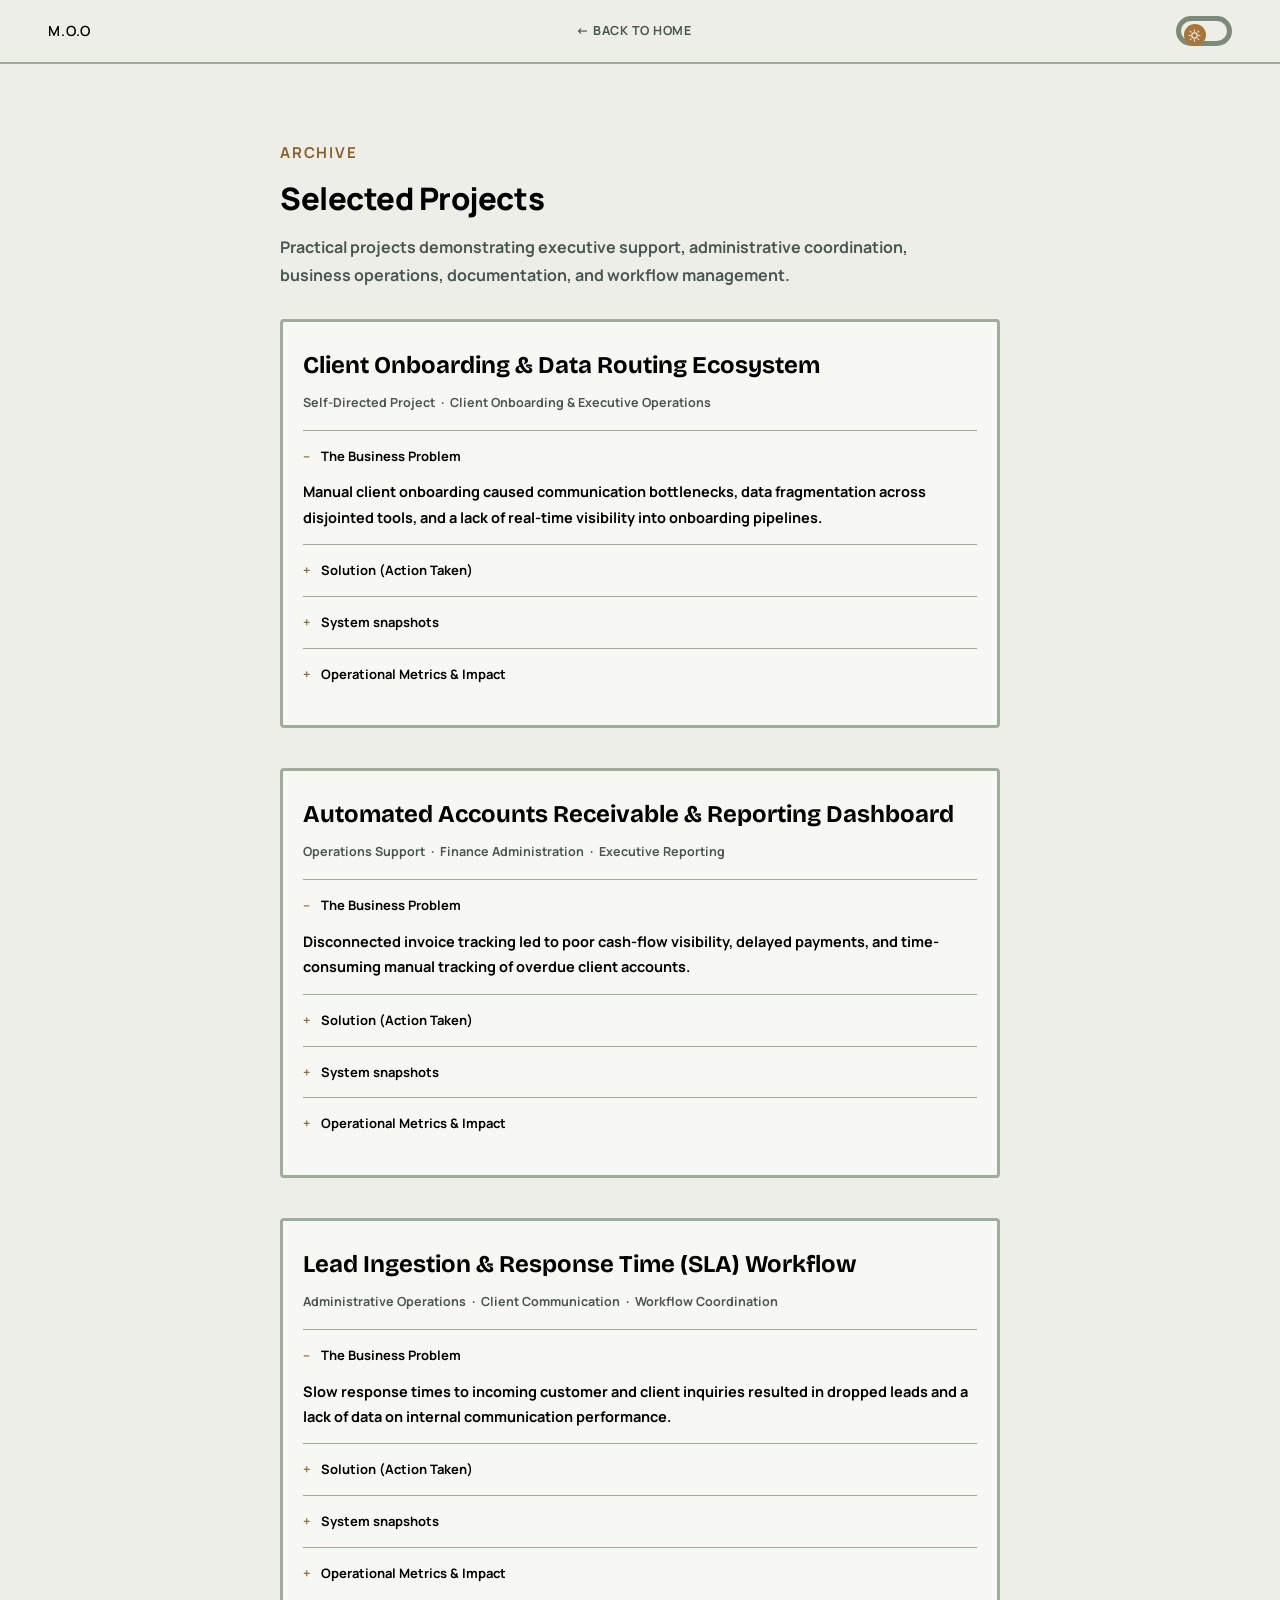
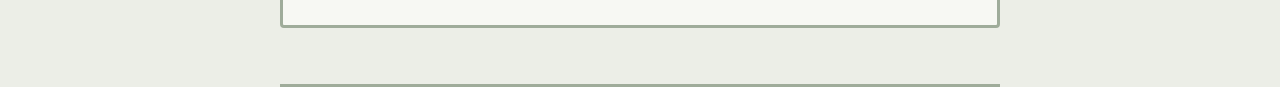
==== projects.html @ f5719788 "Update image source and alt text for snapshots" ====
<!DOCTYPE html>
<html lang="en">
<head>
<meta charset="UTF-8">
<meta name="viewport" content="width=device-width, initial-scale=1.0">
<title>All Projects — Mubarak Oladipo</title>
<meta name="description" content="The complete project archive: live automation builds and simulated business systems.">
<link rel="icon" type="image/png" href="mubrix.png">
<meta property="og:title" content="All Projects — Mubarak Oladipo">
<meta property="og:description" content="The complete project archive: live automation builds and simulated business systems.">
<meta property="og:image" content="og-image.png">
<meta property="og:type" content="website">
<meta name="twitter:card" content="summary_large_image">
<meta name="twitter:title" content="All Projects — Mubarak Oladipo">
<meta name="twitter:description" content="The complete project archive: live automation builds and simulated business systems.">
<meta name="twitter:image" content="og-image.png">

<!-- Set theme before first paint, no flash -->
<script>
(function () {
  try {
    var saved = localStorage.getItem('portfolio-theme');
    if (saved === 'light' || saved === 'dark') {
      document.documentElement.setAttribute('data-theme', saved);
    } else if (window.matchMedia('(prefers-color-scheme: dark)').matches) {
      document.documentElement.setAttribute('data-theme', 'dark');
    }
  } catch (e) {}
})();
</script>

<link rel="preconnect" href="https://fonts.googleapis.com">
<link rel="preconnect" href="https://fonts.gstatic.com" crossorigin>
<link href="https://fonts.googleapis.com/css2?family=Manrope:wght@500;700&family=IBM+Plex+Mono:wght@500&family=Plus+Jakarta+Sans:wght@400;600&family=Bricolage+Grotesque:opsz,wght@12..96,700&display=swap" rel="stylesheet">
<link rel="stylesheet" href="styles.css">
</head>
<body>

<header class="topbar">
  <a href="index.html" class="brand">M.O.O</a>
  <nav class="topnav-links">
    <a href="index.html">← Back to Home</a>
  </nav>
  <button class="theme-toggle" id="themeToggle" aria-label="Toggle dark mode">
    <span class="theme-toggle__thumb">
      <svg id="themeIcon" viewBox="0 0 24 24" fill="none"><circle cx="12" cy="12" r="5" stroke="currentColor" stroke-width="2"/><path d="M12 2v2M12 20v2M4.2 4.2l1.4 1.4M18.4 18.4l1.4 1.4M2 12h2M20 12h2M4.2 19.8l1.4-1.4M18.4 5.6l1.4-1.4" stroke="currentColor" stroke-width="2" stroke-linecap="round"/></svg>
    </span>
  </button>
</header>

<main>
  <section id="all-work" class="section">
    <p class="eyebrow">ARCHIVE</p>
    <h1 class="display-lg">Selected Projects</h1>
    <p class="section-lead">Practical projects demonstrating executive support, administrative coordination, business operations, documentation, and workflow management.</p>


     <!-- ===== CASE FILE — cleint-onboarding ===== -->
   <article class="case-file" id="project-clo">
      <div class="case-file__body">
        <h3 class="case-file__title">Client Onboarding & Data Routing Ecosystem</h3>
        <p class="case-file__meta">Self-Directed Project &nbsp;·&nbsp; Client Onboarding & Executive Operations </p>


        <details class="fold" open>
          <summary>The Business Problem</summary>
          <p>Manual client onboarding caused communication bottlenecks, 
           data fragmentation across disjointed tools, and a lack of real-time visibility into onboarding pipelines.</p>
        </details>


        <details class="fold">
      <summary>Solution (Action Taken) </summary>
        <p>Engineered a multi-stage automated onboarding pipeline using Make.com to orchestrate workflows across Zoho Invoice, 
         Google Workspace (Drive, Forms, Sheets, Gmail), Gemini AI, and Slack. 
         Designed a human-in-the-loop QA checkpoint in Slack for internal verification before triggering AI-generated briefs and automated client folders.</p>
       </details>

       <details class="fold">
         <summary>System snapshots</summary>
       
         <div class="snapshot-document">
           <img
             src="onboardingclient-onboarding-snapshots.png"
             alt="Client onboarding ecosystem showing a nine-stage automated workflow connecting Zoho Invoice, Google Workspace, Gemini AI, Slack, and Make.com."
           >
         </div>
       </details>
       
        <details class="fold">
          <summary>Operational Metrics & Impact</summary>
          <ul class="impact-list">
            <li class="impact-item">
              <p>Integrated 8 core tools into a centralized command dashboard to eliminate manual cross-tool data transfer.</p>
            </li>
            <li class="impact-item">
              <p>Standardized 9 distinct onboarding stages, ensuring 100% operational consistency and data integrity.</p>
            </li>
            <li class="impact-item">
              <p>Created real-time tracking for active client lifecycles, enabling management to immediately spot bottlenecks.</p>
            </li>
          </ul>
        </details>
      </div>
      
    </article>


    
    <!-- ===== CASE FILE — FINANCE VISIBILITY DASHBOARD ===== -->
    <article class="case-file" id="project-finance-dashboard">
      <div class="case-file__body">
        <h3 class="case-file__title">Automated Accounts Receivable & Reporting Dashboard</h3>
        <p class="case-file__meta">Operations Support &nbsp;·&nbsp; Finance Administration &nbsp;·&nbsp; Executive Reporting</p>


      
        <details class="fold" open>
          <summary>The Business Problem</summary>
          <p>Disconnected invoice tracking led to poor cash-flow visibility, delayed payments, 
           and time-consuming manual tracking of overdue client accounts.</p>
        </details>


        <details class="fold">
          <summary>Solution (Action Taken) </summary>
         <p>Built an automated revenue operations system linking Zoho Invoice to Google Sheets via Make.com, 
          creating a live executive KPI dashboard. Configured Gemini 2.5 Flash to auto-draft context-aware, 
          tone-escalating payment reminders, routing them through Gmail only after manual approval.</p>
        </details>


        <details class="fold">
          <summary>System snapshots</summary>
        
          <div class="snapshot-document">
            <img
              src="accounts-receivableardashboard-snapshots.png"
              alt="Automated accounts receivable and reporting dashboard showing live invoice tracking, client payment status, executive KPIs, automated payment follow-ups, and Slack revenue alerts."
            >
          </div>
        </details>

        <details class="fold">
          <summary>Operational Metrics & Impact</summary>
          <ul class="impact-list">
            <li class="impact-item">
              <p>Centralized live financial data tracking for 20 active invoices and 10 core clients.</p>
            </li>
            <li class="impact-item">
              <p>Implemented a automated 3-stage payment follow-up protocol to protect company cash flow.</p>
            </li>
            <li class="impact-item">
              <p>Engineered real-time Slack alerts for new invoices, giving leadership immediate visibility into outstanding revenue.</p>
            </li>
          </ul>
        </details>
        
      </div>
    </article>

    <!-- ===== CASE FILE — AI LEAD RESPONSE & APPROVAL SYSTEM ===== -->
    <article class="case-file" id="project-ai-lead-response">
      <div class="case-file__body">
       <h3 class="case-file__title">Lead Ingestion & Response Time (SLA) Workflow</h3>
        <p class="case-file__meta">Administrative Operations &nbsp;·&nbsp; Client Communication &nbsp;·&nbsp; Workflow Coordination</p>


        <details class="fold" open>
          <summary>The Business Problem</summary>
          <p>Slow response times to incoming customer and client inquiries resulted in dropped leads and 
           a lack of data on internal communication performance.</p>
        </details>

       
        <details class="fold">
          <summary>Solution (Action Taken) </summary>
         <p>Designed an end-to-end inbound communication pipeline using Zapier and Zapier Tables as a lightweight operational CRM. 
          Integrated OpenAI to auto-draft responses directly into a Slack approval channel, streamlining the feedback loop before sending via Gmail.</p>
        </details>


       <details class="fold">
         <summary>System snapshots</summary>
       
         <div class="snapshot-document">
           <img
             src="lead-workflow-lead-sla-snapshots.png"
             alt="Lead ingestion and SLA workflow showing automated lead capture, AI-drafted responses, Slack approval, workflow tracking, and response-time logging."
           >
         </div>
       </details>

      <details class="fold">
          <summary>Operational Metrics & Impact</summary>
          <ul class="impact-list">
            <li class="impact-item">
              <p>Established an average test response time of ~1 minute from lead submission to draft readiness</p>
            </li>
            <li class="impact-item">
              <p>Mapped out a standardized 8-step workflow execution model to track inbound communications transparently.</p>
            </li>
            <li class="impact-item">
              <p>Created automated Service Level Agreement (SLA) logs, allowing operations managers to review historical response metrics.</p>
            </li>
          </ul>
        </details>
      </div>
    </article>

  </section>

  </section>
</main>

<div class="lightbox" id="lightbox">
  <button class="lightbox__close" id="lightboxClose" aria-label="Close">&times;</button>
  <button class="lightbox__close" id="lightboxClose" aria-label="Close">&times;</button>
  <img id="lightboxImg" src="" alt="">
</div>

<script src="script.js"></script>
</body>
</html>
---- styles.css ----
/* ============================================================
   TOKENS — light (default) + dark
   ============================================================ */
:root {
  --bg: #ECEEE7;
  --surface: #F7F8F3;
  --surface-2: #E3E6DC;
  --ink: #000000;
  --ink-soft: #4A5751;
  --line: #9FAC9A;
  --line-strong: #7C8B79;
  --brass: #A8763A;
  --brass-deep: #8A6029;
  --teal: #2F6B5C;
  --teal-bg: #E1EAE5;
  --shadow: 0 2px 0 rgba(27,36,32,0.04);
  --radius: 4px;
  --max-w: 760px;
  color-scheme: light;
}

:root[data-theme="dark"] {
  --bg: #141F1A;
  --surface: #1B2822;
  --surface-2: #24342C;
  --ink: #FFFFFF;
  --ink-soft: #A9B8AD;
  --line: #2C3B33;
  --line-strong: #3B4C42;
  --brass: #D3A25F;
  --brass-deep: #E7BB78;
  --teal: #6FBFA8;
  --teal-bg: #223B33;
  --shadow: 0 1px 0 rgba(0,0,0,0.2);
  color-scheme: dark;
}

* { box-sizing: border-box; }
html { scroll-behavior: smooth; }

body {
  margin: 0;
  background: var(--bg);
  color: var(--ink);
  font-family: 'Manrope', sans-serif;
  font-weight: 700;
  font-size: 17px;
  line-height: 1.75;
  -webkit-font-smoothing: antialiased;
  transition: background .25s ease, color .25s ease;
}

@media (prefers-reduced-motion: reduce) {
  html { scroll-behavior: auto; }
  * { animation: none !important; transition: none !important; }
}

a { color: inherit; }

/* ============================================================
   TOP BAR — brand + theme toggle (always visible)
   ============================================================ */
.topbar {
  position: sticky;
  top: 0;
  z-index: 70;
  display: flex;
  justify-content: space-between;
  align-items: center;
  padding: 14px 20px;
  background: color-mix(in srgb, var(--bg) 88%, transparent);
  backdrop-filter: blur(8px);
  border-bottom: 2px solid var(--line);
}
.brand {
  font-family: 'Manrope', monospace;
  font-weight: 600;
  font-size: 14px;
  letter-spacing: 0.06em;
  text-decoration: none;
}
.topnav-links { display: none; gap: 26px; }
.topnav-links a {
  font-family: 'Manrope', monospace;
  font-size: 12.5px;
  letter-spacing: 0.04em;
  text-decoration: none;
  color: var(--ink-soft);
  text-transform: uppercase;
  transition: color .15s ease;
}
.topnav-links a.active, .topnav-links a:hover { color: var(--brass-deep); }

@media (min-width: 860px) {
  .topbar { padding: 16px 48px; }
  .topnav-links { display: flex; }
}

/* Theme toggle — physical rocker-switch styling */
.theme-toggle {
  display: flex;
  align-items: center;
  gap: 8px;
  background: none;
  border: 5px solid var(--line-strong);
  border-radius: 999px;
  padding: 4px;
  cursor: pointer;
  width: 56px;
  height: 30px;
  position: relative;
  flex-shrink: 0;
}
.theme-toggle__thumb {
  position: absolute;
  top: 3px;
  left: 3px;
  width: 22px;
  height: 22px;
  border-radius: 50%;
  background: var(--brass);
  display: flex;
  align-items: center;
  justify-content: center;
  transition: left .2s ease, background .2s ease;
}
:root[data-theme="dark"] .theme-toggle__thumb { left: 27px; background: var(--brass-deep); }
.theme-toggle__thumb svg { width: 13px; height: 13px; color: var(--surface); }

/* ============================================================
   LAYOUT
   ============================================================ */
main { max-width: var(--max-w); margin: 0 auto; padding: 0 20px; }

.section { padding: 48px 0 36px; border-bottom: 3px solid var(--line); }
.section--last { border-bottom: none; padding-bottom: 96px; }
@media (min-width: 860px) { .section { padding: 76px 0 56px; } }

.eyebrow {
  font-family: 'Manrope', monospace;
  font-size: 15px;
  letter-spacing: 0.12em;
  color: var(--brass-deep);
  text-transform: uppercase;
  margin: 0 0 14px;
}
.display-xl {
  font-family: 'Manrope', sans-serif;
  font-weight: 900;
  font-size: clamp(30px, 8vw, 50px);
  line-height: 1.06;
  letter-spacing: -0.02em;
  margin: 0 0 16px;
}
.display-lg {
  font-family: 'Manrope', sans-serif;
  font-weight: 900;
  font-size: clamp(23px, 5vw, 31px);
  line-height: 1.18;
  letter-spacing: -0.015em;
  margin: 0 0 16px;
}
.role-line {
  font-family: 'Manrope', monospace;
  font-size: 14px;
  color: var(--ink-soft);
  margin: 0 0 18px;
}
.hero-body, .section-lead {
  font-size: 16px;
  max-width: 58ch;
  margin: 0 0 24px;
}
.section-lead { color: var(--ink-soft); }

/* ============================================================
   HERO METRICS — instrument readout row
   ============================================================ */
.metric-strip {
  display: grid;
  grid-template-columns: repeat(2, 1fr);
  gap: 1px;
  background: var(--line);
  border: 3px solid var(--line);
  border-radius: var(--radius);
  overflow: hidden;
  margin-bottom: 26px;
}
@media (min-width: 560px) { .metric-strip { grid-template-columns: repeat(4, 1fr); } }
.metric-cell {
  background: var(--surface);
  padding: 14px 12px;
  text-align: center;
}
.metric-cell__num {
  font-family: 'Manrope', monospace;
  font-weight: 900;
  font-size: 20px;
  color: var(--teal);
  display: block;
}
.metric-cell__label {
  font-size: 11px;
  color: var(--ink-soft);
  text-transform: uppercase;
  letter-spacing: 0.04em;
}

.chip-row { display: flex; flex-wrap: wrap; gap: 10px; margin-bottom: 26px; }
.chip {
  font-family: 'IBM Plex Mono', monospace;
  font-size: 11.5px;
  letter-spacing: 0.03em;
  padding: 6px 12px;
  border: 3px solid var(--line);
  border-radius: 999px;
  color: var(--ink-soft);
  background: var(--surface);
}
.chip--live { color: var(--teal); border-color: var(--teal); background: var(--teal-bg); }

.hero-actions { display: flex; flex-wrap: wrap; gap: 12px; }
.btn {
  font-family: 'Manrope', monospace;
  font-size: 13px;
  font-weight:600;
  letter-spacing: 0.02em;
  text-decoration: none;
  padding: 12px 20px;
  border-radius: var(--radius);
  display: inline-block;
  border: 3px solid transparent;
  transition: transform .12s ease, background .15s ease, border-color .15s ease;
  cursor: pointer;
}
.btn--primary { background: var(--ink); color: var(--bg); }
.btn--primary:hover { background: var(--brass-deep); }
.btn--ghost { border-color: var(--ink); }
.btn--ghost:hover { background: var(--surface); }
.btn:active { transform: scale(0.98); }

/* ============================================================
   ABOUT
   ============================================================ */
.about-card {
  margin-top: 8px;
  border-left: 3px solid var(--brass);
  padding-left: 16px;
}
.about-card p { margin: 0 0 14px; max-width: 60ch; }
.about-card p:last-child { margin-bottom: 0; }

/* ============================================================
   CASE FILES
   ============================================================ */
.case-file {
  margin-top: 30px;
  border: 3px solid var(--line);
  border-radius: var(--radius);
  background: var(--surface);
  overflow: hidden;
  scroll-margin-top: 90px;
}
.case-file + .case-file { margin-top: 40px; }
.case-file__tab {
  display: flex;
  justify-content: flex-end;
  align-items: center;
  padding: 10px 18px;
  background: var(--ink);
}
.case-file__stamp {
  font-family: 'IBM Plex Mono', monospace;
  font-size: 10.5px;
  letter-spacing: 0.08em;
  padding: 3px 9px;
  border: 3px solid var(--teal);
  color: var(--teal);
  border-radius: 999px;
  transform: rotate(-2deg);
}
.case-file__body { padding: 22px 20px 26px; }
.case-file__title { font-family: 'Bricolage Grotesque', sans-serif; font-weight: 700; font-size: clamp(19px, 3.4vw, 24px); margin: 0 0 6px; }
.case-file__meta { font-size: 12.5px; color: var(--ink-soft); margin: 0 0 16px; }
.case-file__overview { margin: 0 0 20px; padding-left: 14px; border-left: 2px solid var(--brass); }

/* project metric strip variant (smaller, inline) */
.proj-metrics {
  display: grid;
  grid-template-columns: repeat(2, 1fr);
  gap: 1px;
  background: var(--line);
  border: 3px solid var(--line);
  border-radius: var(--radius);
  overflow: hidden;
  margin-bottom: 20px;
}
@media (min-width: 480px) { .proj-metrics { grid-template-columns: repeat(4, 1fr); } }
.proj-metrics .metric-cell { padding: 10px 8px; }
.proj-metrics .metric-cell__num { font-size: 16px; }
.proj-metrics .metric-cell__label { font-size: 10px; }

/* accordions */
.fold { border-top: 1px solid var(--line); padding: 14px 0; }
.fold summary {
  font-family: 'Manrope', monospace;
  font-size: 13px;
  cursor: pointer;
  list-style: none;
  display: flex;
  align-items: center;
  user-select: none;
}
.fold summary::-webkit-details-marker { display: none; }
.fold summary::before { content: '+'; display: inline-block; width: 18px; color: var(--brass-deep); font-weight: 600; }
.fold[open] summary::before { content: '\2013'; }
.fold p, .fold ul { margin: 12px 0 0; font-size: 14.5px; }
.fold ul { padding-left: 20px; }
.fold li { margin-bottom: 6px; }

.stack-table { width: 100%; border-collapse: collapse; margin-top: 12px; font-size: 13.5px; }
.stack-table td { padding: 8px 10px; border: 3px solid var(--line); vertical-align: top; }
.stack-table td:first-child { font-family: 'Manrope', monospace; font-weight: 600; color: var(--brass-deep); white-space: nowrap; }
.stack-table ul { margin: 0; padding-left: 16px; font-size: 13px; }
.stack-table li { margin-bottom: 3px; }

.impact-list { margin: 14px 0 0; padding: 0; list-style: none; }
.impact-item { padding: 12px 0; border-top: 3px dashed var(--line); }
.impact-item:last-child { border-bottom: 3px dashed var(--line); }
.impact-item__head { font-family: 'Manrope', monospace; font-size: 13.5px; color: var(--teal); margin: 0 0 4px; }
.impact-item p { margin: 0; font-size: 14px; }

.ledger { margin-top: 8px; }
.ledger__note { font-size: 12.5px; color: var(--ink-soft); margin: -2px 0 10px; }
.ledger__row { display: flex; justify-content: space-between; gap: 12px; padding: 9px 0; border-top: 3px dashed var(--line); font-size: 14px; }
.ledger__row:last-child { border-bottom: 3px dashed var(--line); }
.ledger__num { font-family: 'Manrope', monospace; font-weight: 600; color: var(--teal); white-space: nowrap; }

/* process flow */
.process-flow {
  display: flex;
  flex-wrap: wrap;
  gap: 8px;
  align-items: center;
  margin-top: 12px;
}
.process-flow__step {
  font-family: 'IBM Plex Mono', monospace;
  font-size: 12px;
  padding: 7px 12px;
  border: 3px solid var(--line);
  border-radius: var(--radius);
  background: var(--bg);
}
.process-flow__arrow { color: var(--brass-deep); font-weight: 700; }

/* role block */
.role-block__title { font-family: 'IBM Plex Mono', monospace; font-size: 11.5px; letter-spacing: 0.06em; text-transform: uppercase; color: var(--ink-soft); margin: 0 0 6px; }
.role-block__value { font-family: 'Bricolage Grotesque', sans-serif; font-weight: 700; font-size: 16px; margin: 0 0 14px; }

/* timeline */
.timeline-row { display: flex; justify-content: space-between; gap: 16px; flex-wrap: wrap; margin-top: 4px; }
.timeline-col__label { font-family: 'IBM Plex Mono', monospace; font-size: 11px; letter-spacing: 0.06em; text-transform: uppercase; color: var(--ink-soft); margin: 0 0 6px; }

/* ============================================================
   RESPONSIVE SCREENSHOT SLOTS
   ============================================================ */
.snapshot-group { margin-top: 8px; }
.snapshot-group__label {
  font-family: 'Manrope', monospace;
  font-size: 11.5px;
  letter-spacing: 0.06em;
  text-transform: uppercase;
  color: var(--ink-soft);
  margin: 18px 0 10px;
}
.shot-grid {
  display: grid;
  grid-template-columns: 1fr;
  gap: 10px;
}
@media (min-width: 560px) { .shot-grid { grid-template-columns: 1fr 1fr; } }

/* Gallery variant — overlapping stacked deck for sections with 4-5 images */
.shot-grid--stack {
  display: block;
  position: relative;
  aspect-ratio: 4 / 3;
  max-width: 420px;
}
.shot-grid--stack .shot {
  position: absolute;
  inset: 0;
  width: 92%;
  height: 92%;
  margin: auto;
  transition: transform 0.25s ease, box-shadow 0.25s ease;
  box-shadow: 0 6px 16px rgba(0,0,0,0.25);
}
.shot-grid--stack .shot:nth-child(1) { transform: rotate(-5deg) translate(-10px, -6px); z-index: 5; }
.shot-grid--stack .shot:nth-child(2) { transform: rotate(4deg) translate(9px, -3px); z-index: 4; }
.shot-grid--stack .shot:nth-child(3) { transform: rotate(-3deg) translate(-6px, 8px); z-index: 3; }
.shot-grid--stack .shot:nth-child(4) { transform: rotate(5deg) translate(7px, 6px); z-index: 2; }
.shot-grid--stack .shot:nth-child(5) { transform: rotate(-2deg) translate(2px, 10px); z-index: 1; }
.shot-grid--stack .shot:hover { transform: rotate(0deg) translate(0, 0) scale(1.04); z-index: 10; box-shadow: 0 10px 24px rgba(0,0,0,0.35); }

.shot {
  position: relative;
  aspect-ratio: 4 / 3;
  border: 3px solid var(--line);
  border-radius: var(--radius);
  overflow: hidden;
  background: var(--surface-2);
  cursor: default;
}
.shot img {
  width: 100%;
  height: 100%;
  object-fit: cover;
  display: block;
}
.shot__fallback {
  position: absolute;
  inset: 0;
  display: flex;
  align-items: center;
  justify-content: center;
  text-align: center;
  padding: 14px;
  font-family: 'Manrope', monospace;
  font-size: 11px;
  color: var(--ink-soft);
  line-height: 1.5;
}
.shot img.is-hidden { display: none; }

/* lightbox */
.lightbox {
  position: fixed;
  inset: 0;
  background: rgba(0,0,0,0.82);
  display: none;
  align-items: center;
  justify-content: center;
  z-index: 100;
  padding: 24px;
}
.lightbox.is-open { display: flex; }
.lightbox img { max-width: 100%; max-height: 90vh; border-radius: var(--radius); }
.lightbox__close {
  position: absolute;
  top: 20px; right: 20px;
  background: none; border: 1px solid rgba(255,255,255,0.4);
  color: #fff; width: 36px; height: 36px; border-radius: 50%;
  font-size: 18px; cursor: pointer;
}
.lightbox__nav {
  position: absolute;
  top: 50%;
  transform: translateY(-50%);
  background: rgba(0,0,0,0.4);
  border: 1px solid rgba(255,255,255,0.4);
  color: #fff;
  width: 44px; height: 44px;
  border-radius: 50%;
  font-size: 20px;
  cursor: pointer;
  display: flex;
  align-items: center;
  justify-content: center;
}
.lightbox__nav:hover { background: rgba(255,255,255,0.15); }
.lightbox__prev { left: 16px; }
.lightbox__next { right: 16px; }
.lightbox__counter {
  position: absolute;
  bottom: 20px;
  left: 50%;
  transform: translateX(-50%);
  color: #fff;
  font-family: 'IBM Plex Mono', monospace;
  font-size: 12px;
  letter-spacing: 0.05em;
  background: rgba(0,0,0,0.4);
  padding: 5px 12px;
  border-radius: 20px;
}

/* ============================================================
   SKILLS / CERTS
   ============================================================ */
.cap-columns { display: grid; grid-template-columns: 1fr; gap: 24px; margin-top: 8px; }
@media (min-width: 640px) { .cap-columns { grid-template-columns: 1fr 1fr; } }
.cap-col__title { font-family: 'IBM Plex Mono', monospace; font-size: 12px; letter-spacing: 0.08em; text-transform: uppercase; color: var(--brass-deep); margin: 0 0 10px; }
.tag-grid { display: flex; flex-wrap: wrap; gap: 8px; }
.tag { font-family: 'Manrope', monospace; font-size: 12px; padding: 7px 12px; border: 1px solid var(--line); border-radius: 999px; background: var(--surface); }

.cert-grid { display: grid; grid-template-columns: repeat(2, 1fr); gap: 12px; margin-top: 20px; }
@media (min-width: 640px) { .cert-grid { grid-template-columns: repeat(3, 1fr); } }
.cert-card {
  border: 3px solid var(--line);
  border-radius: var(--radius);
  background: var(--surface);
  overflow: hidden;
}
.cert-card__thumb {
  aspect-ratio: 4/3;
  background: var(--surface-2);
  position: relative;
}
.cert-card__thumb img { width: 100%; height: 100%; object-fit: cover; display: block; }
.cert-card__thumb .shot__fallback { font-size: 10px; }
.cert-card__name { font-size: 12px; padding: 8px 10px 2px; font-family: 'Manrope', monospace; }
.cert-card__date { font-size: 11px; padding: 0 10px 10px; font-family: 'IBM Plex Mono', monospace; color: var(--ink-soft); }

/* ============================================================
   RESUME (link only, no embedded content)
   ============================================================ */
.resume-card {
  margin-top: 8px;
  border: 3px solid var(--line);
  border-radius: var(--radius);
  background: var(--surface);
  padding: 20px;
  display: flex;
  align-items: center;
  justify-content: space-between;
  gap: 16px;
  flex-wrap: wrap;
}
.resume-card__text { font-size: 14px; color: var(--ink-soft); max-width: 40ch; }

/* ============================================================
   CONTACT
   ============================================================ */
.availability-block { margin: 0 0 26px; }
.availability-block__title { font-family: 'IBM Plex Mono', monospace; font-size: 11.5px; letter-spacing: 0.06em; text-transform: uppercase; color: var(--ink-soft); margin: 0 0 10px; }
.contact-list { margin-top: 20px; }
.contact-row {
  display: flex; justify-content: space-between;
  padding: 15px 0; border-top: 3px solid var(--line);
  text-decoration: none; font-size: 14.5px;
}
.contact-row:last-child { border-bottom: 3px solid var(--line); }
.contact-row span:first-child {
  font-family: 'Manrope', monospace; color: var(--ink-soft);
  font-size: 12px; text-transform: uppercase; letter-spacing: 0.06em;
}
.contact-row__value { font-weight: 500; }
.contact-row:hover .contact-row__value { color: var(--brass-deep); }

.footer-note { margin-top: 32px; font-family: 'IBM Plex Mono', monospace; font-size: 12px; color: var(--ink-soft); text-align: center; }

/* ============================================================
   BOTTOM TAB BAR (mobile)
   ============================================================ */
.tabbar {
  position: fixed; bottom: 0; left: 0; right: 0;
  display: flex; background: var(--surface);
  border-top: 3px solid var(--line);
  padding: 6px 4px calc(6px + env(safe-area-inset-bottom));
  z-index: 60;
}
.tabbar__item {
  flex: 1; display: flex; flex-direction: column; align-items: center; gap: 3px;
  padding: 6px 2px; text-decoration: none; color: var(--ink-soft);
  font-family: 'IBM Plex Mono', monospace; font-size: 10px; letter-spacing: 0.02em;
}
.tabbar__item.active { color: var(--brass-deep); }
.tabbar__icon { width: 20px; height: 20px; }
@media (min-width: 860px) {
  .tabbar { display: none; }
  .section--last { padding-bottom: 64px; }
}
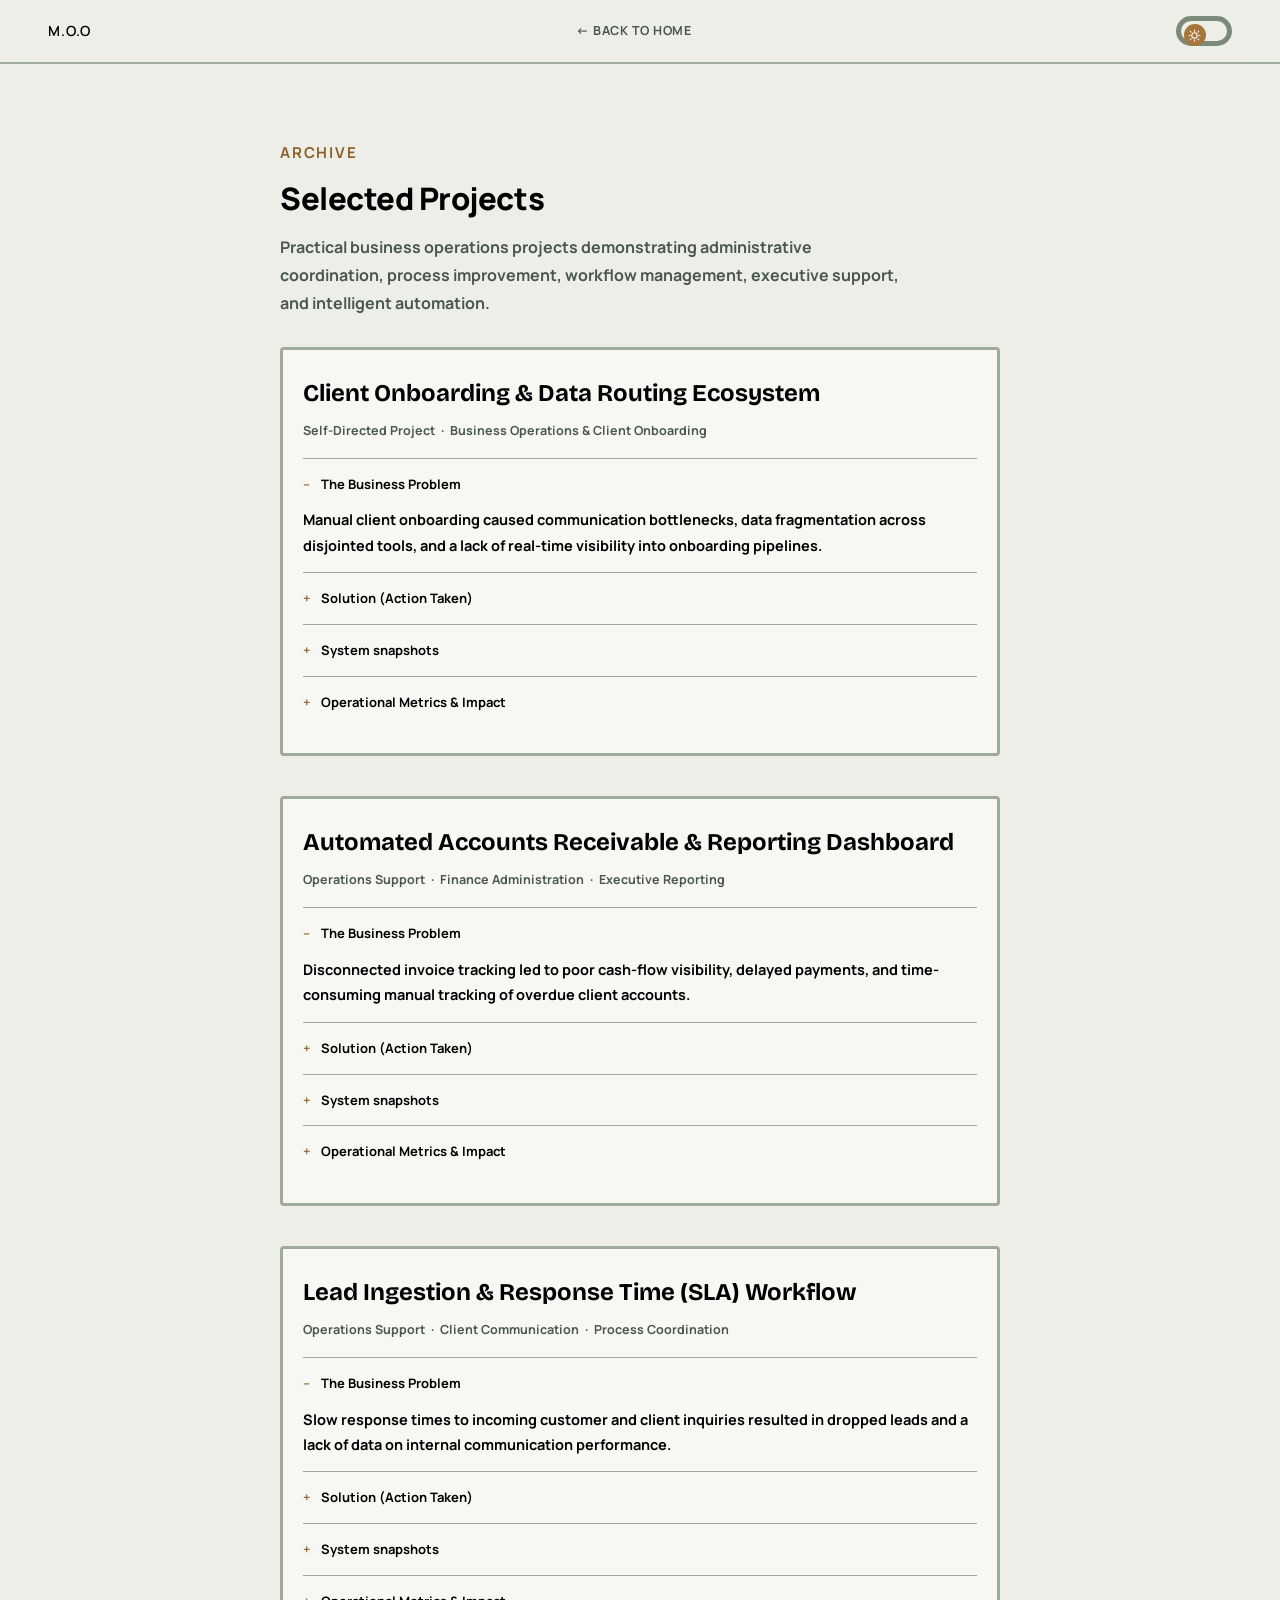
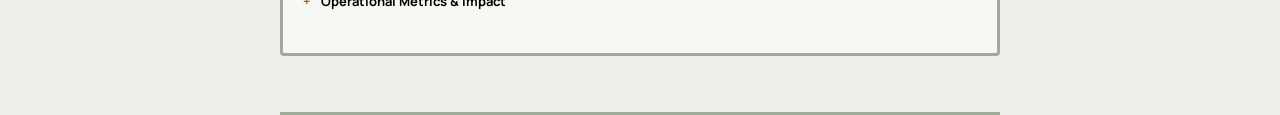
==== commit 90bf8b41: "Update project descriptions for clarity and accuracy" ====
--- a/projects.html
+++ b/projects.html
@@ -52,14 +52,14 @@
   <section id="all-work" class="section">
     <p class="eyebrow">ARCHIVE</p>
     <h1 class="display-lg">Selected Projects</h1>
-    <p class="section-lead">Practical projects demonstrating executive support, administrative coordination, business operations, documentation, and workflow management.</p>
+    <p class="section-lead">Practical business operations projects demonstrating administrative coordination, process improvement, workflow management, executive support, and intelligent automation.</p>
 
 
      <!-- ===== CASE FILE — cleint-onboarding ===== -->
    <article class="case-file" id="project-clo">
       <div class="case-file__body">
         <h3 class="case-file__title">Client Onboarding & Data Routing Ecosystem</h3>
-        <p class="case-file__meta">Self-Directed Project &nbsp;·&nbsp; Client Onboarding & Executive Operations </p>
+        <p class="case-file__meta">Self-Directed Project &nbsp;·&nbsp; Business Operations & Client Onboarding </p>
 
 
         <details class="fold" open>
@@ -163,7 +163,7 @@
     <article class="case-file" id="project-ai-lead-response">
       <div class="case-file__body">
        <h3 class="case-file__title">Lead Ingestion & Response Time (SLA) Workflow</h3>
-        <p class="case-file__meta">Administrative Operations &nbsp;·&nbsp; Client Communication &nbsp;·&nbsp; Workflow Coordination</p>
+        <p class="case-file__meta">Operations Support &nbsp;·&nbsp; Client Communication &nbsp;·&nbsp; Process Coordination</p>
 
 
         <details class="fold" open>
@@ -215,10 +215,38 @@
 
 <div class="lightbox" id="lightbox">
   <button class="lightbox__close" id="lightboxClose" aria-label="Close">&times;</button>
-  <button class="lightbox__close" id="lightboxClose" aria-label="Close">&times;</button>
   <img id="lightboxImg" src="" alt="">
 </div>
 
 <script src="script.js"></script>
+ <script>
+(function() {
+  var lightbox = document.getElementById('lightbox');
+  var lightboxImg = document.getElementById('lightboxImg');
+  var lightboxClose = document.getElementById('lightboxClose');
+  if (!lightbox || !lightboxImg) return;
+
+  document.querySelectorAll('.snapshot-document img').forEach(function(img) {
+    img.style.cursor = 'zoom-in';
+    img.addEventListener('click', function() {
+      lightboxImg.src = img.src;
+      lightboxImg.alt = img.alt || '';
+      lightbox.classList.add('is-open');
+    });
+  });
+
+  function closeLightbox() {
+    lightbox.classList.remove('is-open');
+    lightboxImg.src = '';
+  }
+  if (lightboxClose) lightboxClose.addEventListener('click', closeLightbox);
+  lightbox.addEventListener('click', function(e) {
+    if (e.target === lightbox) closeLightbox();
+  });
+  document.addEventListener('keydown', function(e) {
+    if (e.key === 'Escape') closeLightbox();
+  });
+})();
+</script>
 </body>
 </html>
--- a/styles.css
+++ b/styles.css
@@ -572,3 +572,16 @@
   .tabbar { display: none; }
   .section--last { padding-bottom: 64px; }
 }
+
+.snapshot-document {
+  margin-top: 14px;
+}
+.snapshot-document img {
+  display: block;
+  width: 100%;
+  height: auto;
+  max-width: 100%;
+  border-radius: var(--radius);
+  border: 2px solid var(--line);
+  cursor: zoom-in;
+}
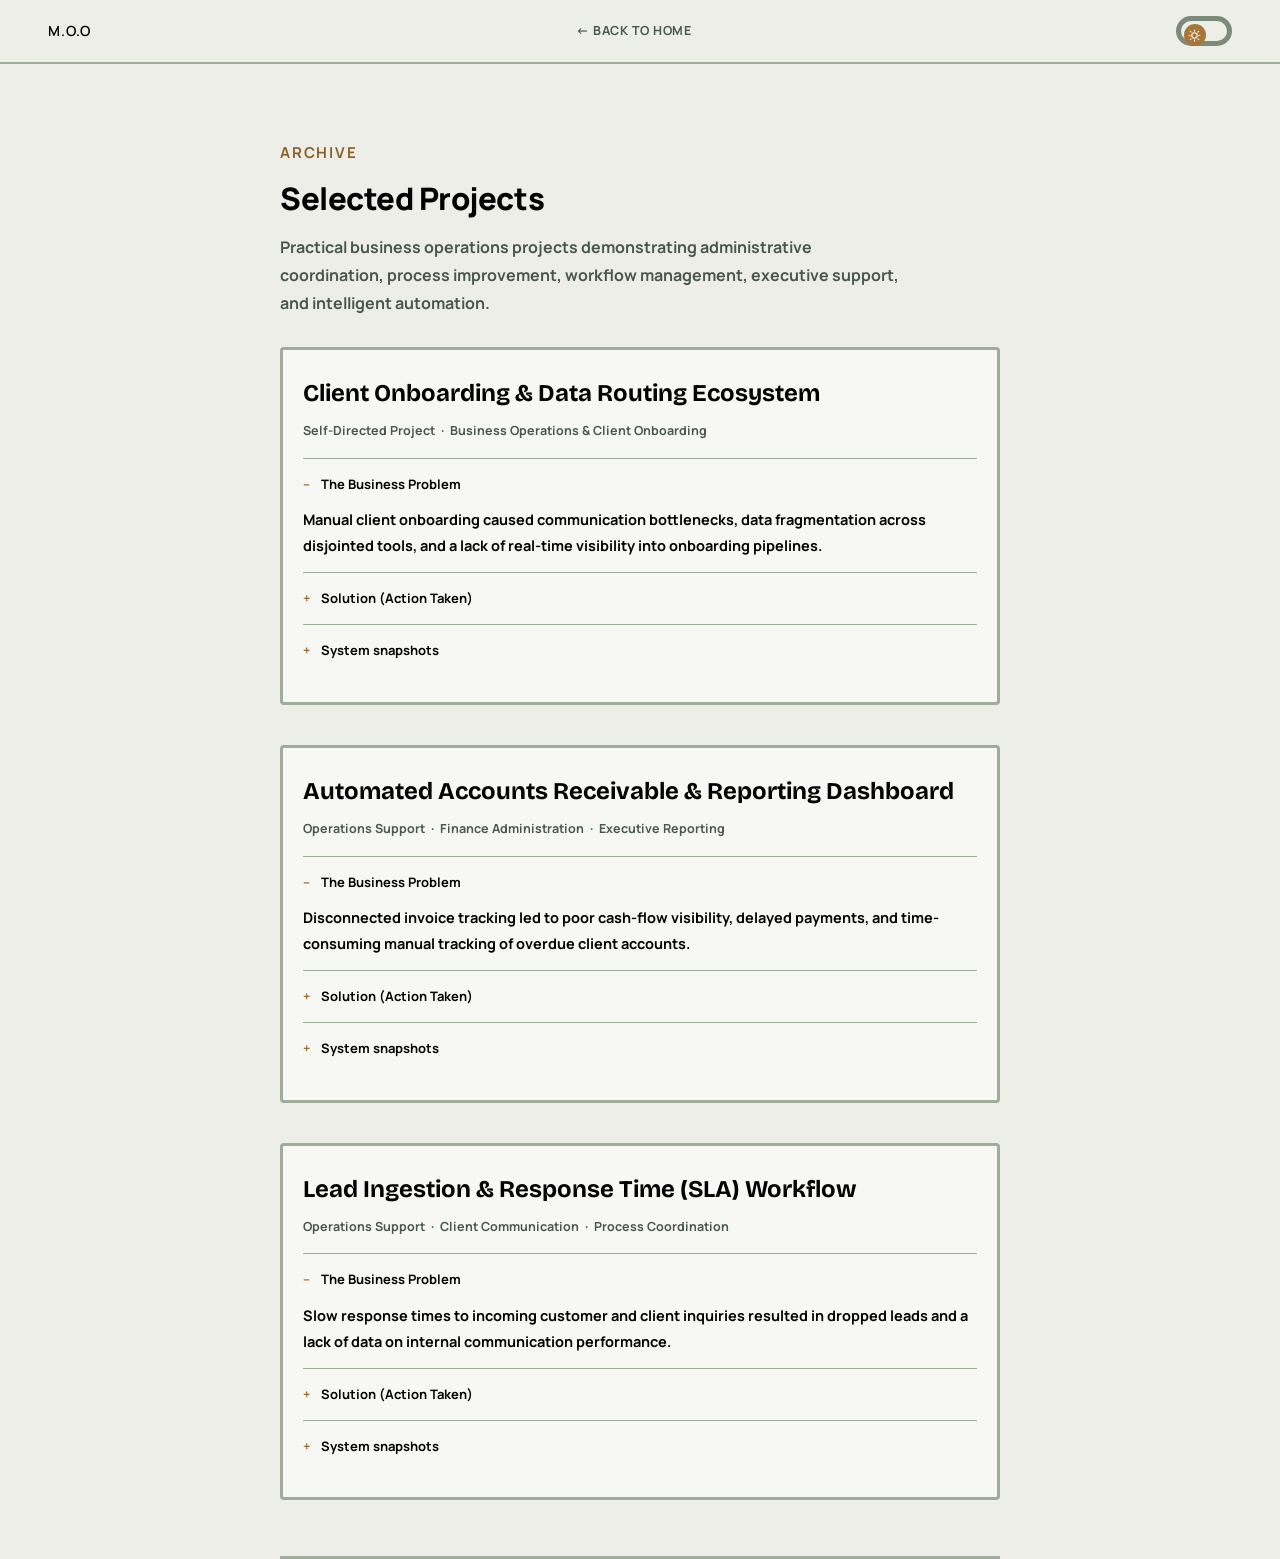
==== commit c5fded16: "Update projects.html" ====
--- a/projects.html
+++ b/projects.html
@@ -86,21 +86,6 @@
            >
          </div>
        </details>
-       
-        <details class="fold">
-          <summary>Operational Metrics & Impact</summary>
-          <ul class="impact-list">
-            <li class="impact-item">
-              <p>Integrated 8 core tools into a centralized command dashboard to eliminate manual cross-tool data transfer.</p>
-            </li>
-            <li class="impact-item">
-              <p>Standardized 9 distinct onboarding stages, ensuring 100% operational consistency and data integrity.</p>
-            </li>
-            <li class="impact-item">
-              <p>Created real-time tracking for active client lifecycles, enabling management to immediately spot bottlenecks.</p>
-            </li>
-          </ul>
-        </details>
       </div>
       
     </article>
@@ -139,23 +124,7 @@
               alt="Automated accounts receivable and reporting dashboard showing live invoice tracking, client payment status, executive KPIs, automated payment follow-ups, and Slack revenue alerts."
             >
           </div>
-        </details>
-
-        <details class="fold">
-          <summary>Operational Metrics & Impact</summary>
-          <ul class="impact-list">
-            <li class="impact-item">
-              <p>Centralized live financial data tracking for 20 active invoices and 10 core clients.</p>
-            </li>
-            <li class="impact-item">
-              <p>Implemented a automated 3-stage payment follow-up protocol to protect company cash flow.</p>
-            </li>
-            <li class="impact-item">
-              <p>Engineered real-time Slack alerts for new invoices, giving leadership immediate visibility into outstanding revenue.</p>
-            </li>
-          </ul>
-        </details>
-        
+        </details>        
       </div>
     </article>
 
@@ -190,21 +159,6 @@
            >
          </div>
        </details>
-
-      <details class="fold">
-          <summary>Operational Metrics & Impact</summary>
-          <ul class="impact-list">
-            <li class="impact-item">
-              <p>Established an average test response time of ~1 minute from lead submission to draft readiness</p>
-            </li>
-            <li class="impact-item">
-              <p>Mapped out a standardized 8-step workflow execution model to track inbound communications transparently.</p>
-            </li>
-            <li class="impact-item">
-              <p>Created automated Service Level Agreement (SLA) logs, allowing operations managers to review historical response metrics.</p>
-            </li>
-          </ul>
-        </details>
       </div>
     </article>
 
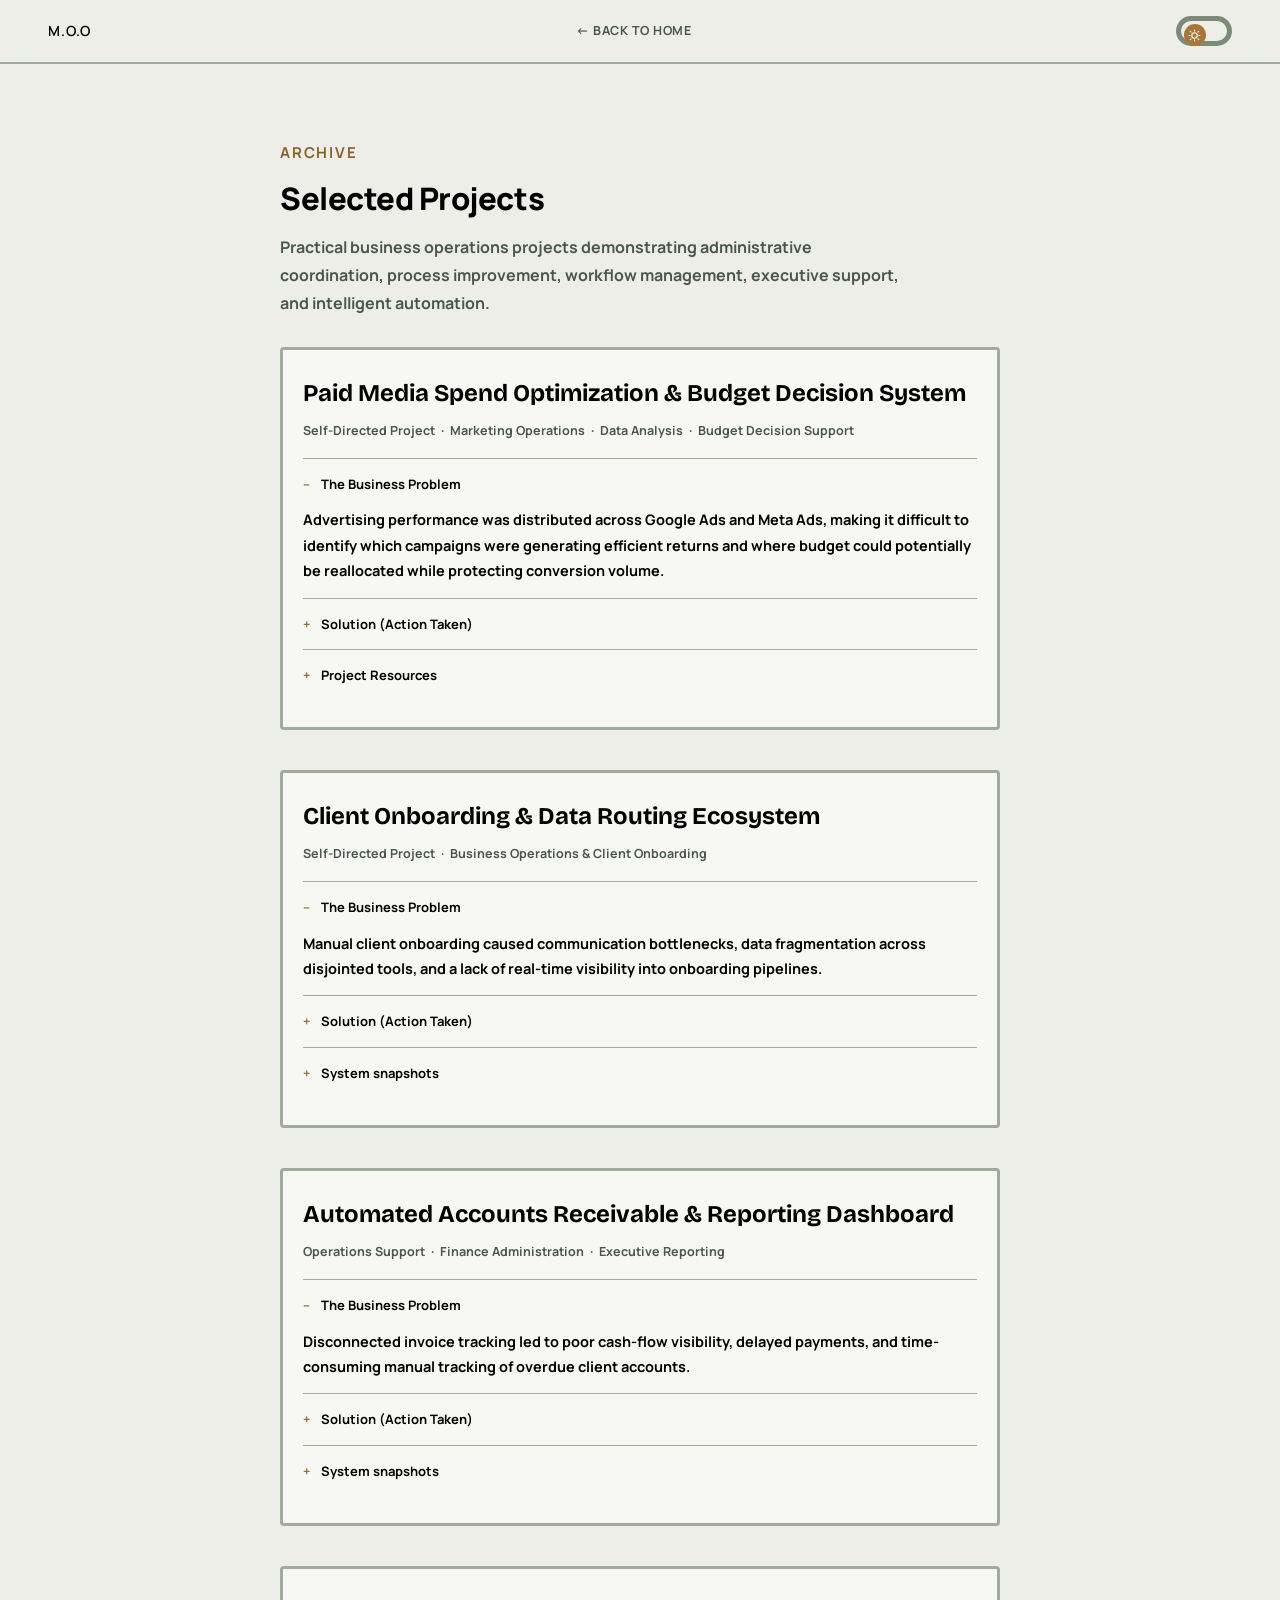
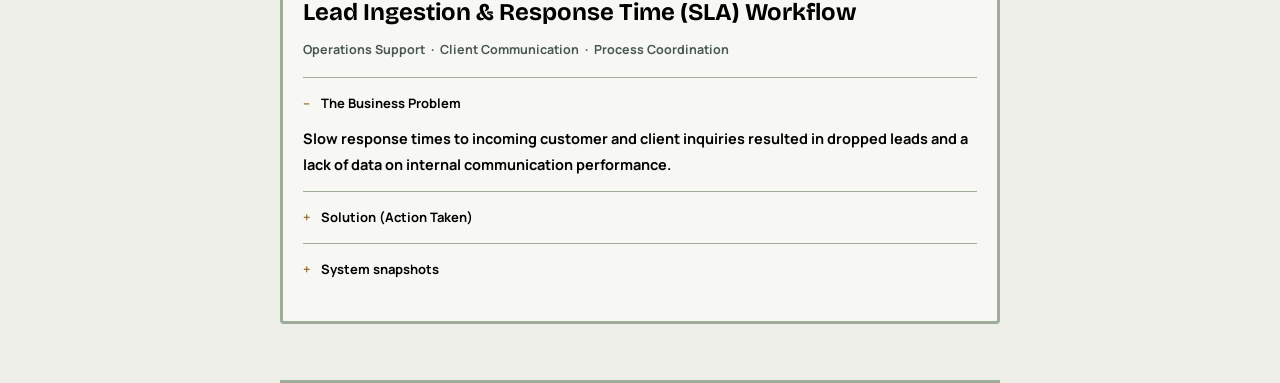
==== commit bd63867e: "Add Paid Media Spend Optimization case file Added a new case file for Paid Media Spend Optimization," ====
--- a/projects.html
+++ b/projects.html
@@ -54,6 +54,92 @@
     <h1 class="display-lg">Selected Projects</h1>
     <p class="section-lead">Practical business operations projects demonstrating administrative coordination, process improvement, workflow management, executive support, and intelligent automation.</p>
 
+   <!-- ===== CASE FILE — PAID MEDIA SPEND OPTIMIZATION ===== -->
+<article class="case-file" id="project-paid-media-optimization">
+  <div class="case-file__body">
+
+    <h3 class="case-file__title">
+      Paid Media Spend Optimization & Budget Decision System
+    </h3>
+
+    <p class="case-file__meta">
+      Self-Directed Project &nbsp;·&nbsp; Marketing Operations &nbsp;·&nbsp;
+      Data Analysis &nbsp;·&nbsp; Budget Decision Support
+    </p>
+
+    <details class="fold" open>
+      <summary>The Business Problem</summary>
+      <p>
+        Advertising performance was distributed across Google Ads and Meta Ads,
+        making it difficult to identify which campaigns were generating efficient
+        returns and where budget could potentially be reallocated while protecting
+        conversion volume.
+      </p>
+    </details>
+
+    <details class="fold">
+      <summary>Solution (Action Taken)</summary>
+      <p>
+        Built a structured paid media optimization workflow using Google Sheets
+        to standardize campaign data, calculate CTR, CPC, CPA, ROAS and conversion
+        metrics, evaluate campaign performance by platform, apply sample-size
+        checks, and develop a budget redistribution scenario. Used AI as a
+        decision-support layer to identify campaigns for increased, reduced, or
+        paused investment, while retaining human review before any budget changes.
+      </p>
+    </details>
+
+    <details class="fold">
+      <summary>Project Resources</summary>
+
+      <ul class="impact-list">
+
+        <li class="impact-item">
+          <p>
+            <a href="https://docs.google.com/spreadsheets/d/1_kaHErNzUibaG6DEfjPkmsU9kpr9tgIKUqLel9RKth4/edit?gid=2123975059#gid=2123975059"
+               target="_blank"
+               rel="noopener noreferrer">
+              View Clean Data & Analysis Workbook →
+            </a>
+          </p>
+        </li>
+
+        <li class="impact-item">
+          <p>
+            <a href="https://datastudio.google.com/reporting/706f2f92-4333-4a90-89a5-bd8554b7c807/page/bFz8F"
+               target="_blank"
+               rel="noopener noreferrer">
+              View Looker Studio Dashboard →
+            </a>
+          </p>
+        </li>
+
+        <li class="impact-item">
+          <p>
+            <a href="https://docs.google.com/document/d/1nHJxlqUM3_64AsNW1zlYQKOmZ3EbVpwCRIpv7DJlMeY/edit?usp=sharing"
+               target="_blank"
+               rel="noopener noreferrer">
+              Read the Paid Media Optimization SOP →
+            </a>
+          </p>
+        </li>
+
+        <li class="impact-item">
+          <p>
+            <a href="https://docs.google.com/document/d/1-JR1fr1pHeAAEC4y2o5069D3ybQ_ha_AKBoJJ0-sDxU/edit?usp=sharing"
+               target="_blank"
+               rel="noopener noreferrer">
+              View Project Summary →
+            </a>
+          </p>
+        </li>
+
+      </ul>
+
+    </details>
+
+  </div>
+</article>
 
      <!-- ===== CASE FILE — cleint-onboarding ===== -->
    <article class="case-file" id="project-clo">
